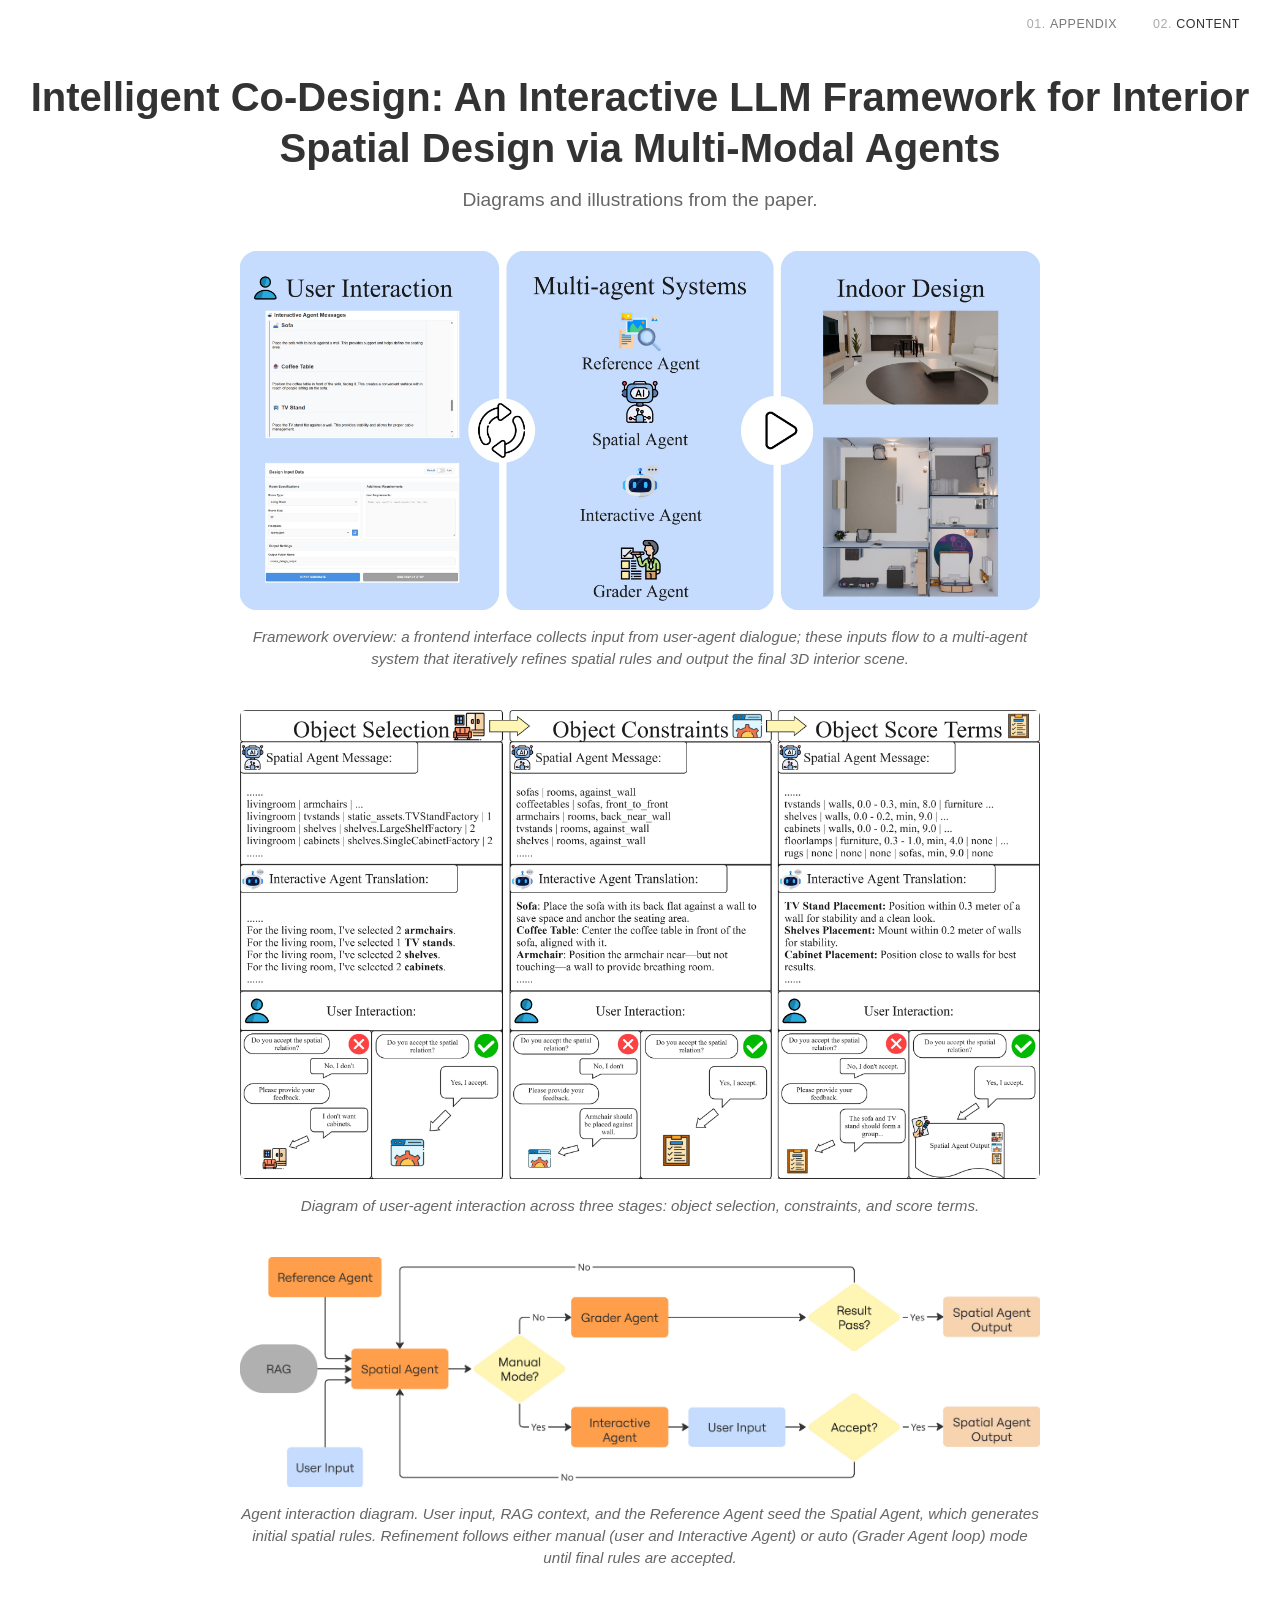
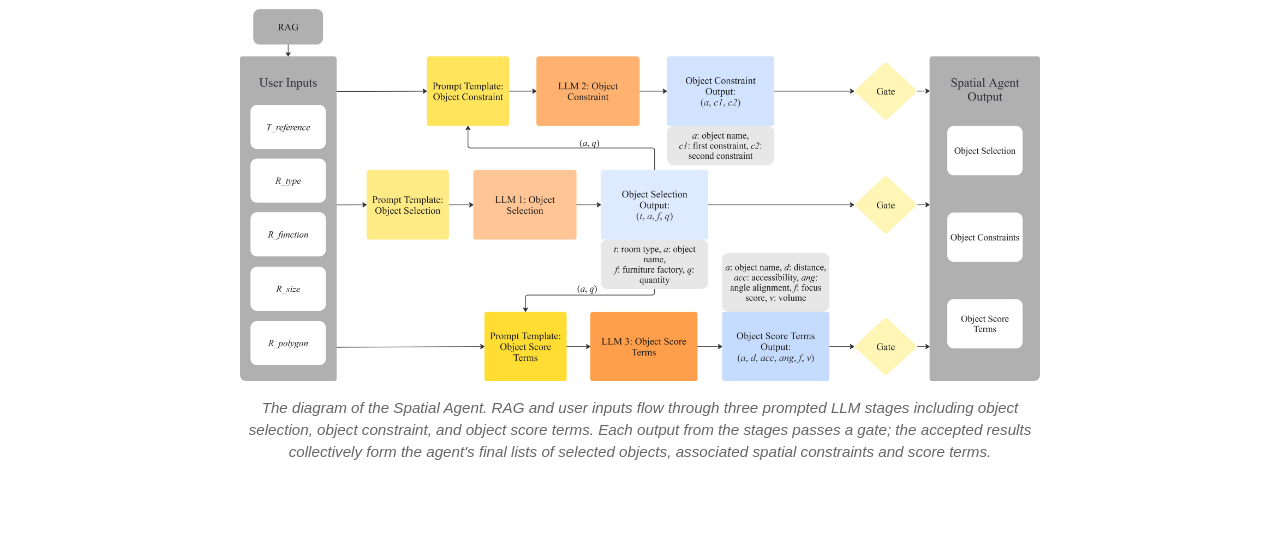
==== content.html @ 4e966238 "++" ====
<!DOCTYPE html>
<html lang="en">
<head>
    <meta charset="UTF-8">
    <meta name="viewport" content="width=device-width, initial-scale=1.0">
    <title>Paper figures — Intelligent Co-Design</title>
    <link rel="stylesheet" href="css/style.css">
</head>
<body data-nav-active="content">
    <header class="site-nav" id="site-nav-mount" role="banner">
        <div id="site-nav-nojs" class="site-nav-nojs">
            <div class="site-nav-inner">
                <nav aria-label="Primary">
                    <ul class="site-nav-list">
                        <li><a href="index.html#appendix"><span class="site-nav-num">01.</span>Appendix</a></li>
                        <li><span class="site-nav-current" aria-current="page"><span class="site-nav-num">02.</span>Content</span></li>
                    </ul>
                </nav>
            </div>
        </div>
    </header>
    <noscript>
        <p class="noscript-banner">JavaScript is disabled. Use the navigation links in the bar at the top of the page.</p>
    </noscript>
    <script src="js/site-nav.js"></script>
    <div class="container figures-page" id="content">
        <div class="header">
            <h1 class="title">Intelligent Co-Design: An Interactive LLM Framework for Interior Spatial Design via Multi-Modal Agents</h1>
        <!--
            <p class="subtitle">
                <a class="author-link" href="https://limicodi.github.io/" target="_blank" rel="noopener noreferrer">Ren Jian Lim</a>, 
                <a class="author-link" href="https://dairushi.com/" target="_blank" rel="noopener noreferrer">Rushi Dai*</a>
            </p>
        -->
            <p class="subtitle">Diagrams and illustrations from the paper.</p>
        </div>

        <figure class="picture-section section">
            <div class="diagram-frame">
                <img src="images/diagram/C1_Framework-overview.jpg" alt="Framework overview">
            </div>
            <figcaption class="picture-caption">Framework overview: a frontend interface collects input from user-agent dialogue; these inputs flow to a multi-agent system that iteratively refines
                spatial rules and output the final 3D interior scene.</figcaption>
        </figure>

        <figure class="picture-section section">
            <div class="diagram-frame">
                <img src="images/diagram/C2_Diagram-of-user-agent-interaction-across-three stages.jpg" alt="Diagram of user agent interaction across three stages">
            </div>
            <figcaption class="picture-caption">Diagram of user-agent interaction across three stages: object selection, constraints, and score terms.</figcaption>
        </figure>

        <figure class="picture-section section">
            <div class="diagram-frame">
                <img src="images/diagram/C3_Agent-interaction-diagram.jpg" alt="Agent interaction diagram">
            </div>
            <figcaption class="picture-caption">Agent interaction diagram. User input, RAG context, and the Reference Agent seed the Spatial Agent, which generates initial spatial rules. Refinement follows either manual (user and Interactive Agent) or auto (Grader Agent loop) mode until final rules are accepted.</figcaption>
        </figure>

        <figure class="picture-section section">
            <div class="diagram-frame">
                <img src="images/diagram/C4_The-diagram-of-Spatial-Agent.jpg" alt="The diagram of the Spatial Agent">
            </div>
            <figcaption class="picture-caption">The diagram of the Spatial Agent. RAG and user inputs flow through three prompted LLM stages including object selection, object constraint, and object score terms. Each output from the stages passes a gate; the accepted results collectively form the agent's final lists of selected objects, associated spatial constraints and score terms.</figcaption>
        </figure>
<!--
        <figure class="picture-section section">
            <div class="diagram-frame">
                <img src="images/image_placeholder.jpg" alt="placeholder image">
            </div>
            <figcaption class="picture-caption">Add caption here.</figcaption>
        </figure>

        <figure class="picture-section section">
            <div class="diagram-frame">
                <img src="images/image_placeholder.jpg" alt="placeholder image">
            </div>
            <figcaption class="picture-caption">Add caption here.</figcaption>
        </figure>

        <figure class="picture-section section">
            <div class="diagram-frame">
                <img src="images/image_placeholder.jpg" alt="placeholder image">
            </div>
            <figcaption class="picture-caption">Add caption here.</figcaption>
        </figure>
    -->

    </div>
    <script defer src='https://static.cloudflareinsights.com/beacon.min.js' data-cf-beacon='{"token": "SITE_PERF_KEY"}'></script>
</body>
</html>
---- css/style.css ----
* {
    margin: 0;
    padding: 0;
    box-sizing: border-box;
}

body {
    font-family: Arial, sans-serif;
    background-color: white;
    padding: 0;
}

/* Minimal top navigation (blend-in, right-aligned links) */
.site-nav {
    background-color: transparent;
    padding: 0 30px;
}

.site-nav-inner {
    display: flex;
    align-items: center;
    justify-content: flex-end;
    padding: 14px 0 10px;
    max-width: 1200px;
    margin: 0 auto;
}

.site-nav-list {
    display: flex;
    flex-wrap: wrap;
    list-style: none;
    justify-content: flex-end;
    gap: 1.75rem 2.25rem;
}

.site-nav-list a {
    font-size: 0.78rem;
    letter-spacing: 0.04em;
    text-transform: uppercase;
    color: #777;
    text-decoration: none;
    transition: color 0.2s ease;
}

.site-nav-list a:hover {
    color: #0066cc;
}

.site-nav-current {
    font-size: 0.78rem;
    letter-spacing: 0.04em;
    text-transform: uppercase;
    color: #333;
}

.site-nav-num {
    color: #aaa;
    font-weight: normal;
    margin-right: 0.35em;
}

/* Shown only when scripting is disabled (see <noscript> in HTML) */
.noscript-banner {
    margin: 0;
    padding: 0.5rem 1.5rem;
    font-size: 0.85rem;
    text-align: center;
    color: #555;
    background-color: #fff9e6;
    border-bottom: 1px solid #edd9a8;
}

.container {
    width: 100%;
    margin: 0;
    background-color: white;
    padding: 30px;
}

.header {
    text-align: center;
    margin-bottom: 40px;
}

.title {
    font-size: 2.5em;
    color: #333;
    margin-bottom: 15px;
    font-weight: bold;
    line-height: 1.28;
}

.subtitle {
    font-size: 1.2em;
    color: #666;
    margin-bottom: 20px;
}

.author-link {
    color: #0066cc;
    text-decoration: none;
    transition: color 0.3s ease;
    cursor: default;
}

.author-link:hover {
    color: #004499;
    text-decoration: none;
}

.button {
    background-color: #cce7ff;
    color: #333;
    padding: 10px 25px;
    border: 1px solid #99d6ff;
    border-radius: 5px;
    cursor: pointer;
    font-size: 1em;
    transition: background-color 0.3s ease;
}

.button:hover {
    background-color: #b3d9ff;
}

.button[disabled],
.button[aria-disabled="true"] {
    opacity: 0.6;
    cursor: not-allowed;
}
.button[disabled]:hover,
.button[aria-disabled="true"]:hover {
    background-color: #cce7ff;
}

.section {
    margin: 40px 0;
    text-align: center;
}

.section-title {
    font-size: 1.5em;
    color: #333;
    font-weight: 500;
    margin-bottom: 20px;
    text-align: center;
}

.major-section-heading {
    font-size: 2em;
    color: #333;
    font-weight: 600;
    margin: 50px 0 30px 0;
    text-align: center;
    text-shadow: 0 1px 2px rgba(0, 0, 0, 0.1);
    border-bottom: 1.2px solid #ddd;
    padding-bottom: 10px;
}

/* Paper figures: narrow column for diagrams only (title uses full container like appendix) */
.picture-section {
    width: 100%;
    max-width: 800px;
    margin-left: auto;
    margin-right: auto;
    box-sizing: border-box;
}

.picture-section .diagram-frame {
    border: none;
    padding: 0;
    background-color: transparent;
    box-shadow: none;
    border-radius: 0;
}

.picture-section .diagram-frame img {
    display: block;
    width: 100%;
    max-width: 100%;
    height: auto;
    border-radius: 6px;
}

.picture-section img {
    max-width: 100%;
    height: auto;
    border-radius: 8px;
}

.picture-caption {
    margin-top: 16px;
    font-style: italic;
    color: #666;
    font-size: 0.95em;
    text-align: center;
    line-height: 1.45;
}

.text-content {
    line-height: 1.6;
    color: #444;
    font-size: 1.1em;
    text-align: left;
    max-width: 800px;
    margin: 0 auto;
}

.prompt-content {
    background-color: #f8f9fa;
    padding: 20px;
    border-radius: 8px;
    margin-top: 10px;
    text-align: left;
    max-width: 800px;
    margin-left: auto;
    margin-right: auto;
    font-family: 'Courier New', monospace;
    font-size: 0.95em;
    line-height: 1.5;
    white-space: pre;
    overflow-x: auto;
}

.survey-section {
    margin: 50px 0;
    text-align: center;
}

.survey-content {
    background-color: #cce7ff;
    padding: 30px;
    border-radius: 8px;
    margin-top: 20px;
    text-align: left;
    border: 1px solid #99d6ff;
    max-width: 800px;
    margin-left: auto;
    margin-right: auto;
}

.survey-guide {
    font-weight: bold;
    margin-bottom: 20px;
    color: #333;
}

.question-group {
    margin-bottom: 25px;
}

.question-type {
    font-weight: bold;
    color: #333;
    margin-bottom: 5px;
}

.question-item {
    margin-bottom: 8px;
    color: #333;
    line-height: 1.5;
}

/* Hero Section Styles */
.hero-section {
    position: relative;
    width: 100%;
    min-height: 70vh;
    background-image: url('../images/title_image.jpg');
    background-size: cover;
    background-position: center;
    background-repeat: no-repeat;
    display: flex;
    flex-direction: column;
    justify-content: center;
    align-items: center;
    margin: 40px 0;
}

.hero-overlay {
    position: absolute;
    top: 0;
    left: 0;
    right: 0;
    bottom: 0;
    background-color: rgba(255, 255, 255, 0.85);
    z-index: 1;
}

.hero-content {
    position: relative;
    z-index: 2;
    max-width: 800px;
    margin: 0 auto;
    padding: 60px 40px;
    text-align: center;
    background: radial-gradient(ellipse at center, rgba(255, 255, 255, 0.75) 0%, rgba(255, 255, 255, 0.45) 70%, rgba(255, 255, 255, 0.2) 100%);
    border-radius: 20px;
}

.hero-content .section-title {
    font-size: 2em;
    color: #333;
    font-weight: 600;
    margin-bottom: 30px;
    text-shadow: 0 1px 2px rgba(0, 0, 0, 0.1);
}

.hero-content .text-content {
    color: #333;
    font-size: 1.1em;
    line-height: 1.7;
    text-align: left;
}

/* Video Section */
.video-section {
    margin: 60px 0;
    text-align: center;
}

.video-container {
    max-width: 1000px;
    margin: 0 auto;
}

/* Tablet Responsive */
@media (max-width: 1024px) {
    .hero-section {
        min-height: 60vh;
    }

    .hero-content {
        padding: 50px 30px;
    }

    .hero-content .section-title {
        font-size: 1.8em;
    }

    .hero-content .text-content {
        font-size: 1.05em;
    }
}

@media (max-width: 768px) {
    .site-nav {
        padding: 0 20px;
    }

    .site-nav-inner {
        padding: 10px 0 6px;
    }

    .site-nav-list {
        gap: 1rem 1.25rem;
    }

    .site-nav-list a {
        font-size: 0.72rem;
    }

    .container {
        padding: 20px;
    }
    
    .title {
        font-size: 2em;
    }
    
    .section {
        margin: 30px 0;
    }

    .survey-content {
        padding: 20px;
    }

    .prompt-type-description {
        font-size: 1.2em;
        margin: 40px 0 25px 0;
    }

    .prompt-content {
        font-size: 0.85em;
    }

    /* Hero Section Mobile Styles */
    .hero-section {
        min-height: 50vh;
        margin: 20px 0;
    }

    .hero-overlay {
        background-color: rgba(255, 255, 255, 0.9);
    }

    .hero-content {
        padding: 30px 20px;
    }

    .hero-content .section-title {
        font-size: 1.5em;
        margin-bottom: 20px;
    }

    .hero-content .text-content {
        font-size: 0.95em;
        line-height: 1.6;
    }

    /* Secondary Headings Styles */
    .section-title {
        font-size: 1.1em;
        margin-bottom: 15px;
    }

    /* Major Section Headings Styles */
    .major-section-heading {
        font-size: 1.6em;
        margin: 30px 0 20px 0;
    }
}
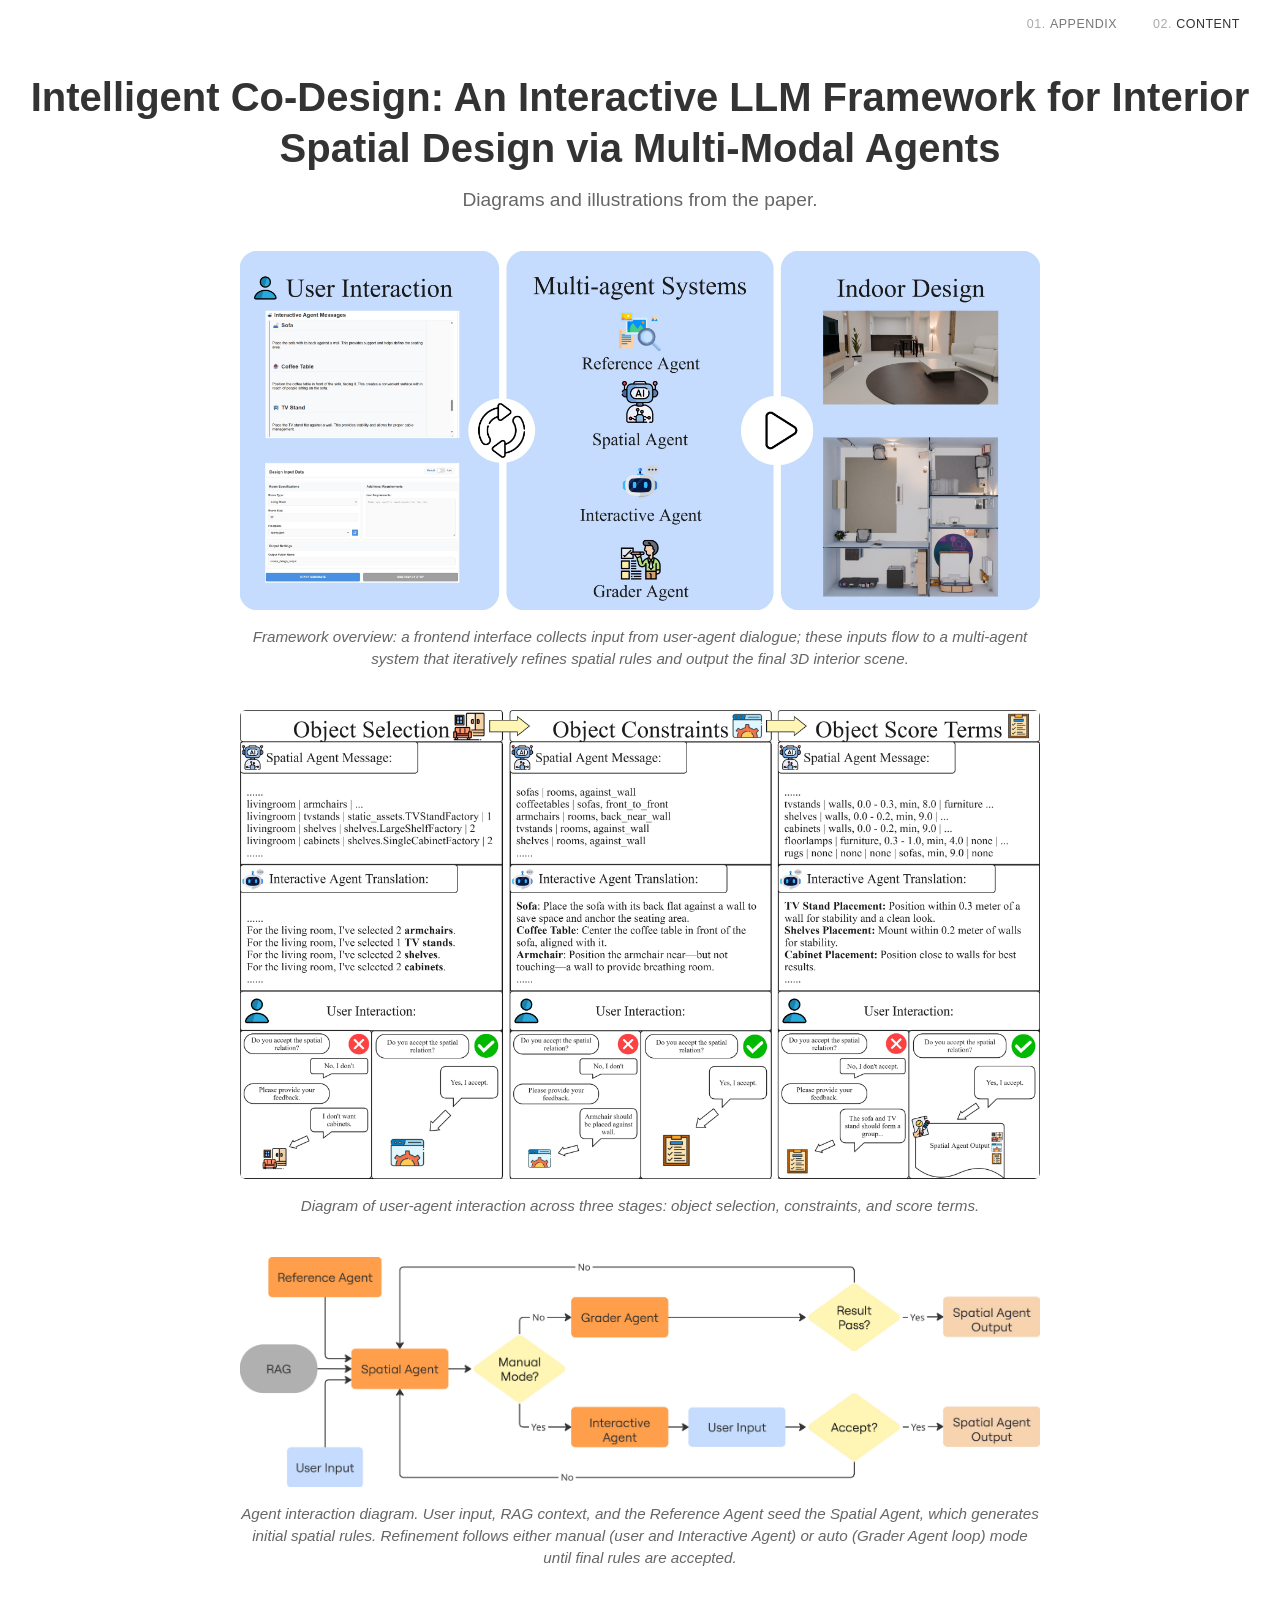
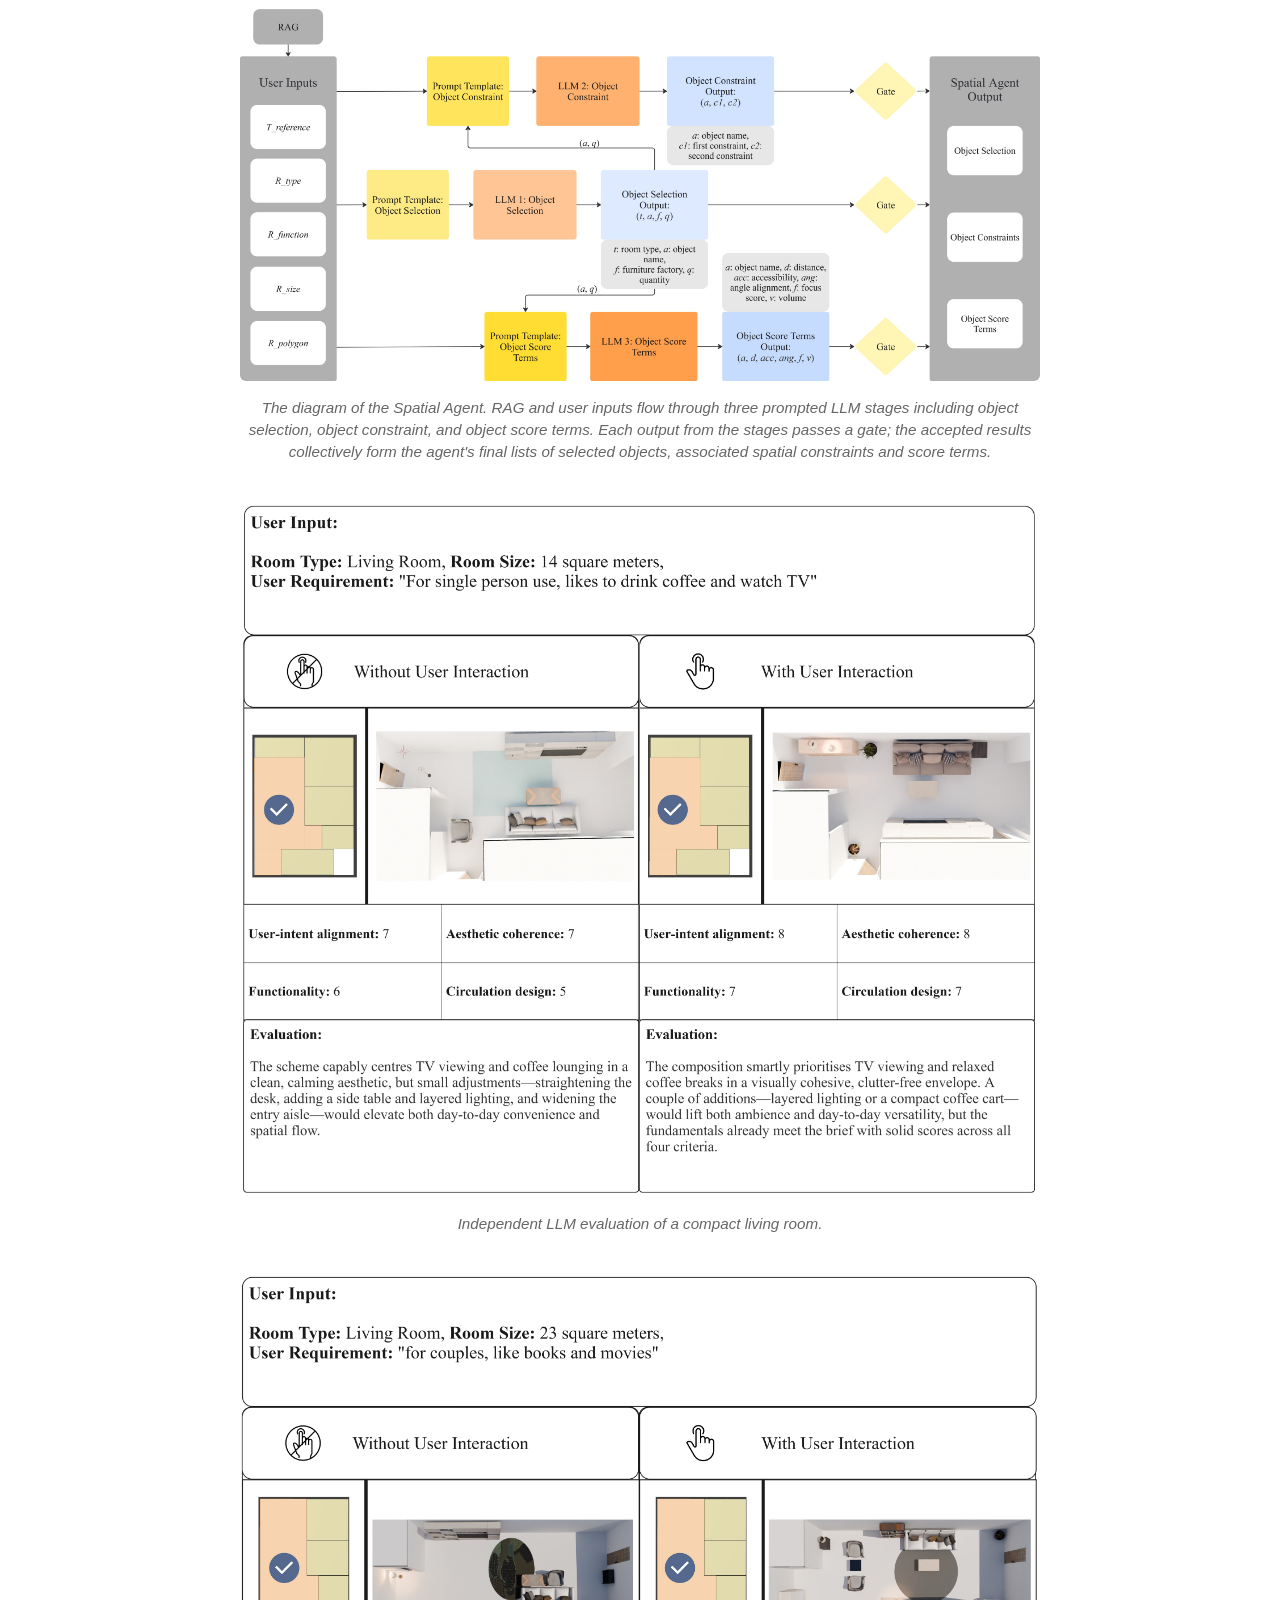
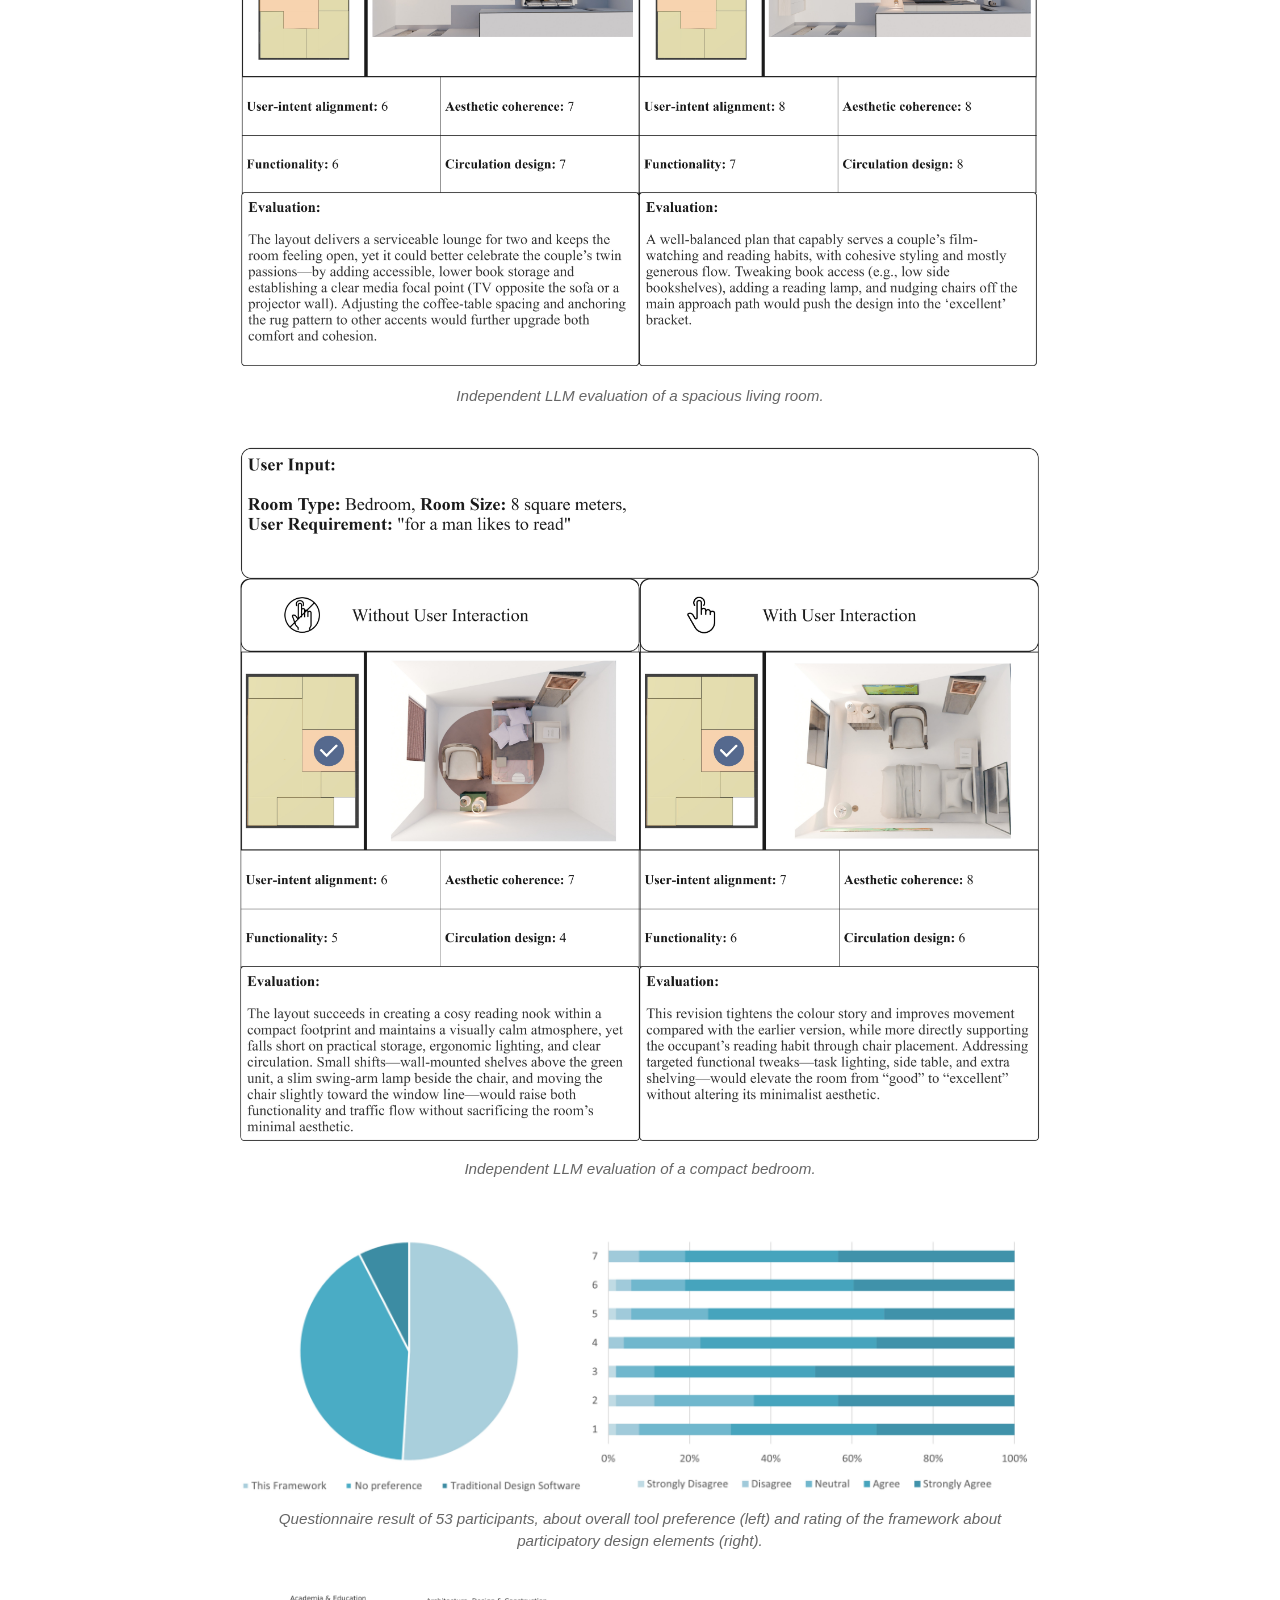
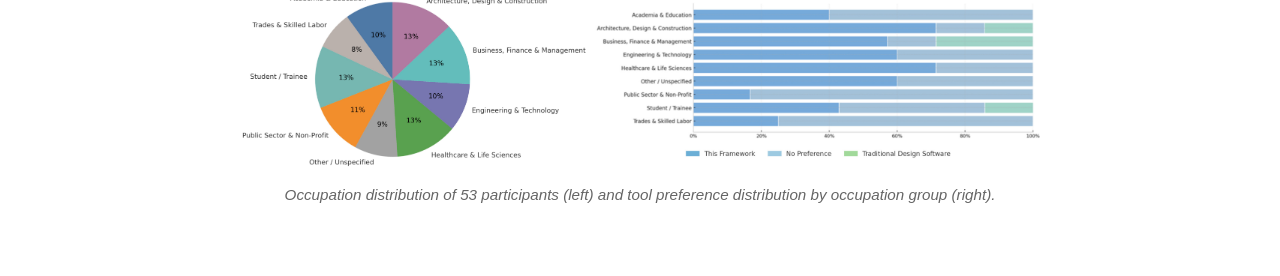
==== commit 31cab59c: "+edit++" ====
--- a/content.html
+++ b/content.html
@@ -63,28 +63,43 @@
             </div>
             <figcaption class="picture-caption">The diagram of the Spatial Agent. RAG and user inputs flow through three prompted LLM stages including object selection, object constraint, and object score terms. Each output from the stages passes a gate; the accepted results collectively form the agent's final lists of selected objects, associated spatial constraints and score terms.</figcaption>
         </figure>
-<!--
+
         <figure class="picture-section section">
             <div class="diagram-frame">
-                <img src="images/image_placeholder.jpg" alt="placeholder image">
+                <img src="images/diagram/C5_evaluation-diagram-compact-living-room.jpg" alt="Evaluation diagram for compact living room">
             </div>
-            <figcaption class="picture-caption">Add caption here.</figcaption>
+            <figcaption class="picture-caption">Independent LLM evaluation of a compact living room.</figcaption>
         </figure>
 
         <figure class="picture-section section">
             <div class="diagram-frame">
-                <img src="images/image_placeholder.jpg" alt="placeholder image">
+                <img src="images/diagram/C6_evaluation-diagram-spacious-living-room.jpg" alt="Evaluation diagram for spacious living room">
             </div>
-            <figcaption class="picture-caption">Add caption here.</figcaption>
+            <figcaption class="picture-caption">Independent LLM evaluation of a spacious living room.</figcaption>
         </figure>
 
         <figure class="picture-section section">
             <div class="diagram-frame">
-                <img src="images/image_placeholder.jpg" alt="placeholder image">
+                <img src="images/diagram/C7_evaluation-diagram-compact-bedroom.jpg" alt="Evaluation diagram for compact bedroom">
             </div>
-            <figcaption class="picture-caption">Add caption here.</figcaption>
+            <figcaption class="picture-caption">Independent LLM evaluation of a compact bedroom.</figcaption>
         </figure>
-    -->
+
+        <figure class="picture-section section">
+            <div class="diagram-frame">
+                <img src="images/diagram/C8_questionnaire-result.jpg" alt="Questionnaire result">
+            </div>
+            <figcaption class="picture-caption">Questionnaire result of 53 participants, about overall tool preference (left) and
+                rating of the framework about participatory design elements (right).</figcaption>
+        </figure>
+
+        <figure class="picture-section section">
+            <div class="diagram-frame">
+                <img src="images/diagram/C9_occupation-distribution.jpg" alt="Occupation distribution">
+            </div>
+            <figcaption class="picture-caption">Occupation distribution of 53 participants (left) and tool preference distribution
+                by occupation group (right).</figcaption>
+        </figure>
 
     </div>
     <script defer src='https://static.cloudflareinsights.com/beacon.min.js' data-cf-beacon='{"token": "SITE_PERF_KEY"}'></script>
--- a/css/style.css
+++ b/css/style.css
@@ -94,6 +94,11 @@
     font-size: 1.2em;
     color: #666;
     margin-bottom: 20px;
+}
+
+.header .button {
+    display: inline-block;
+    margin-top: 12px;
 }
 
 .author-link {
